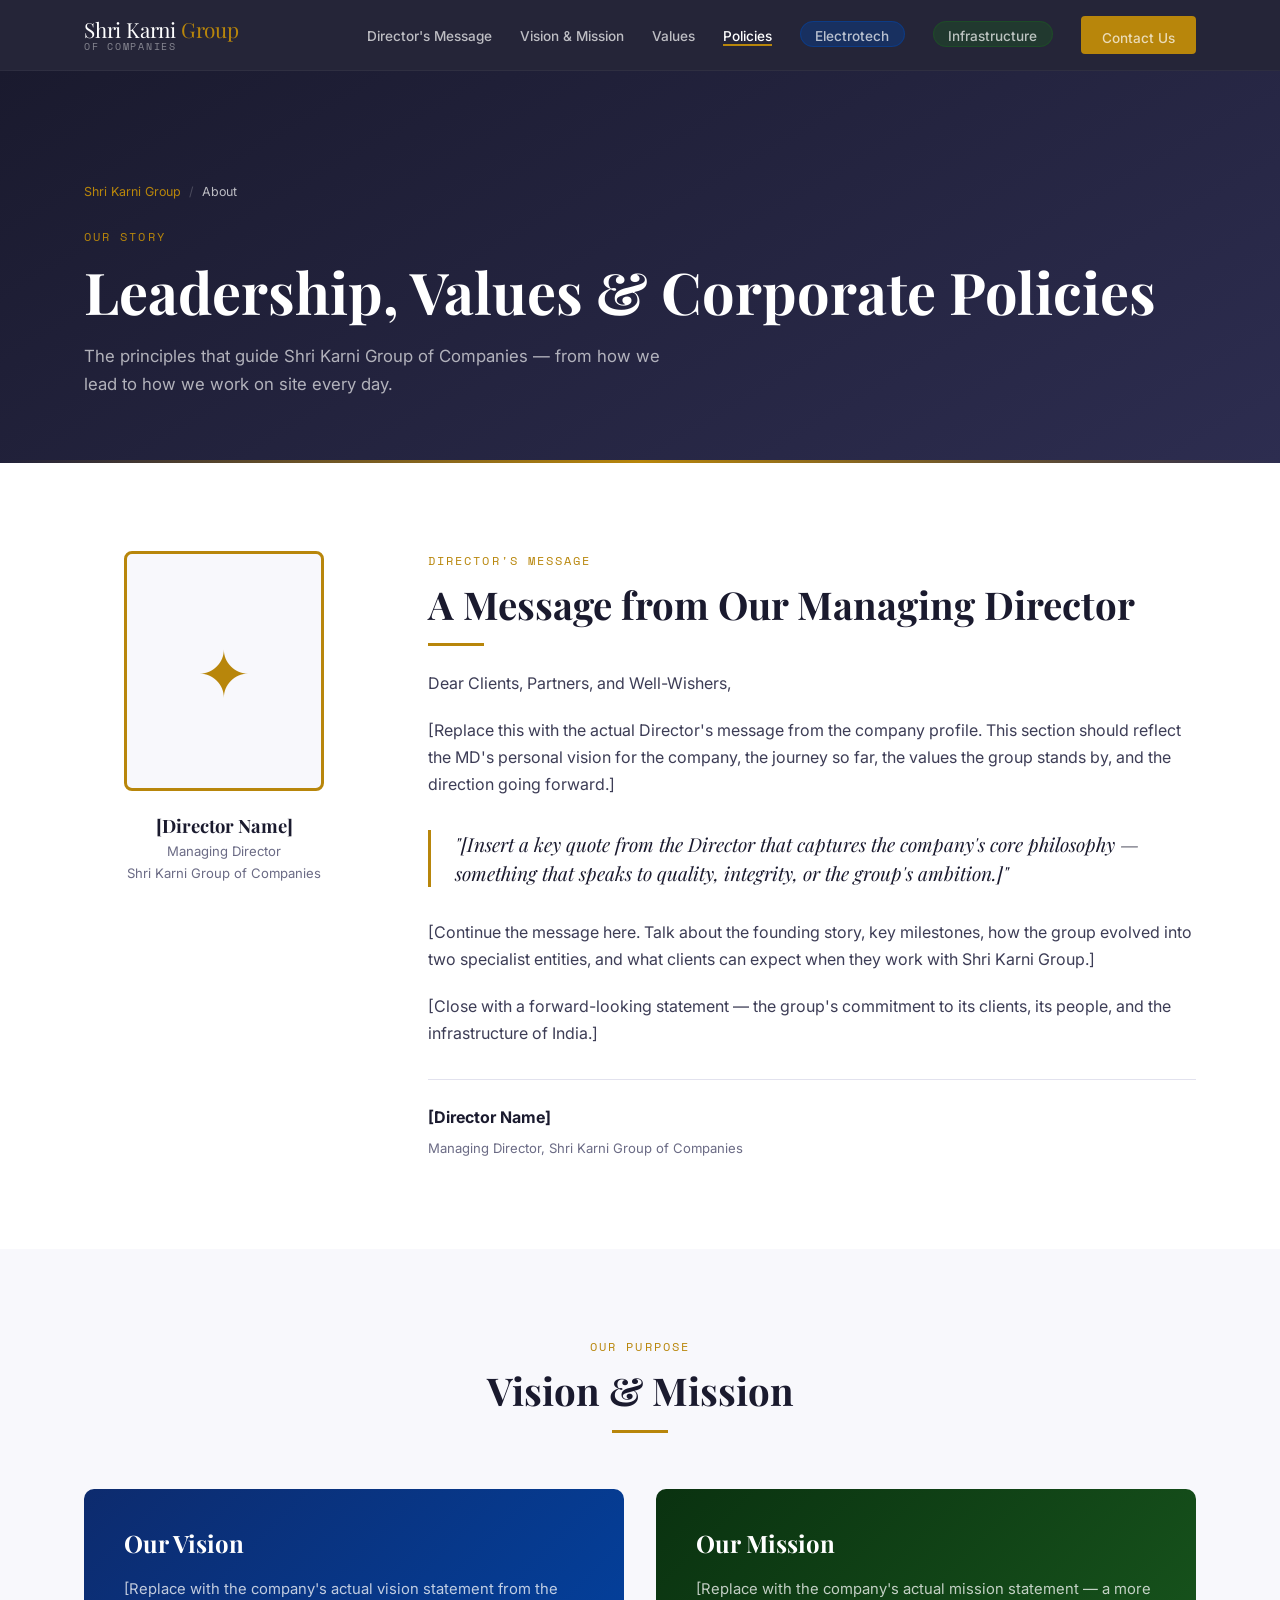
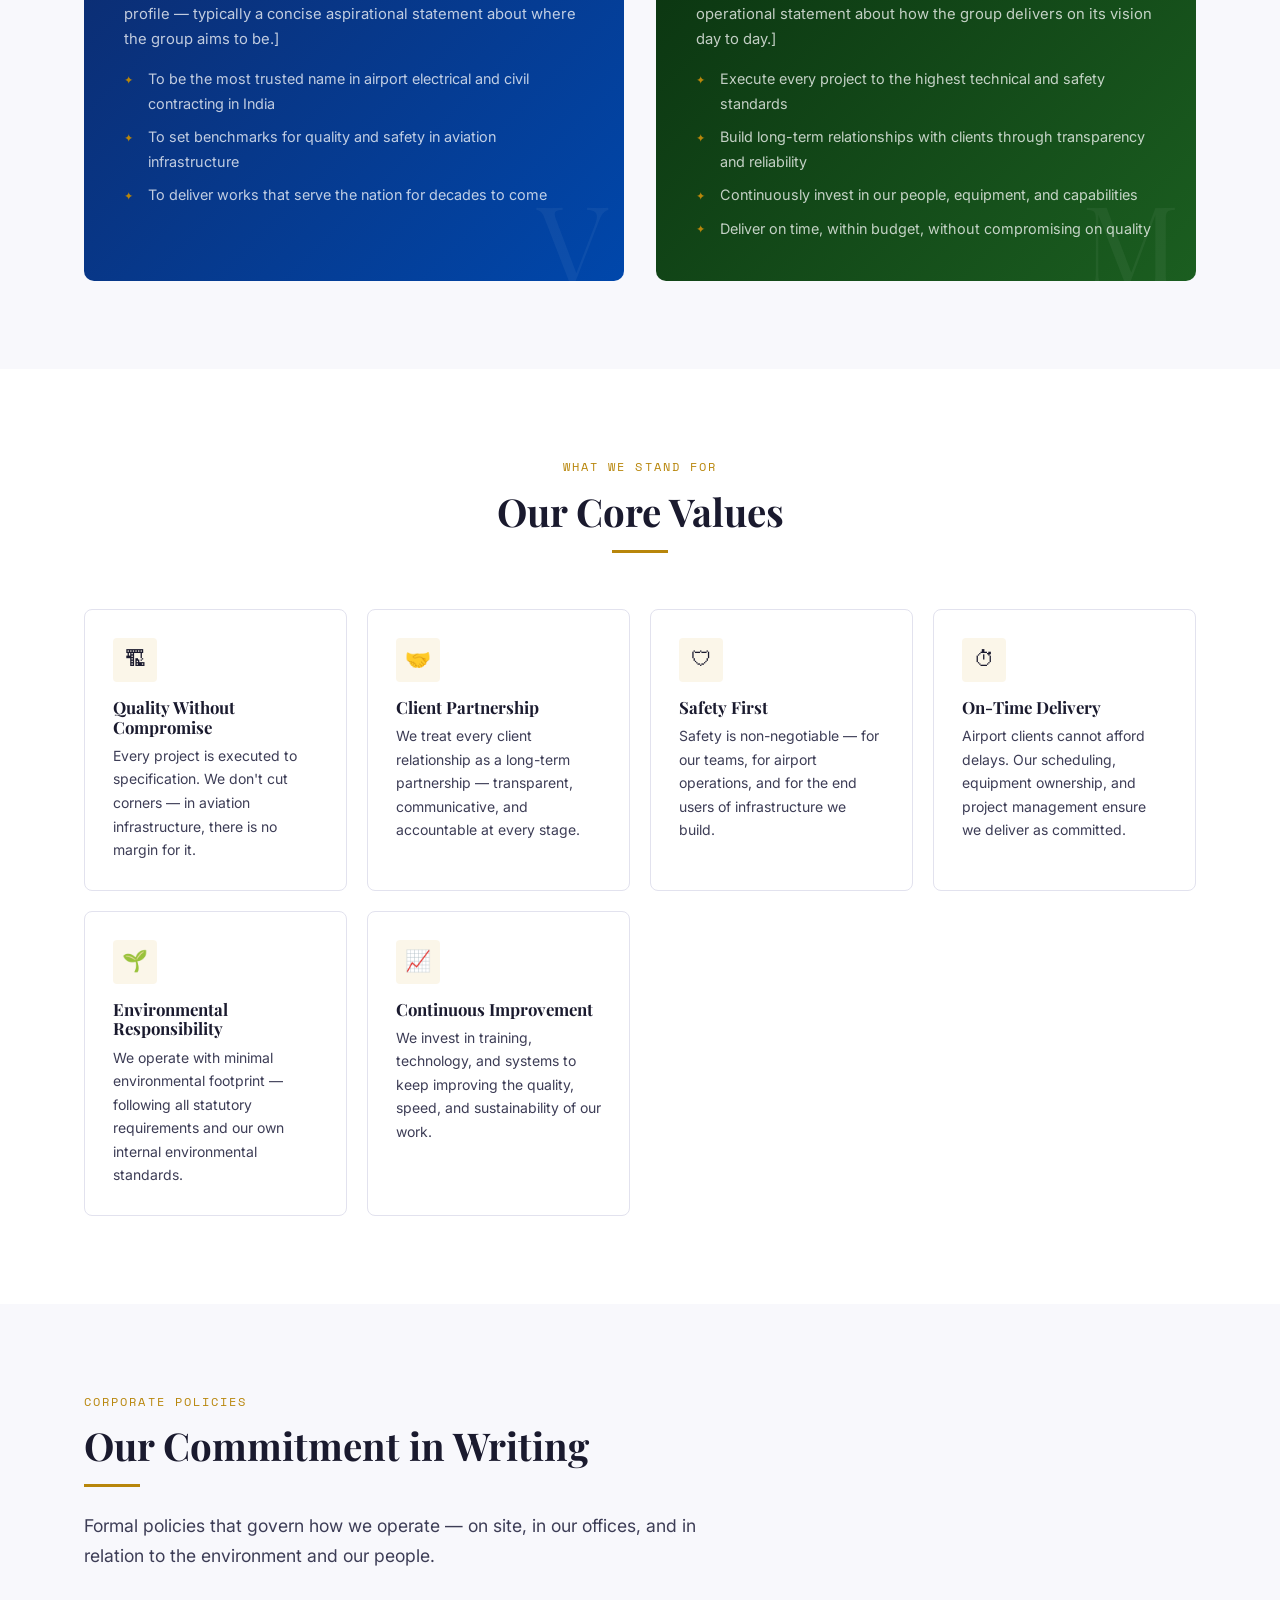
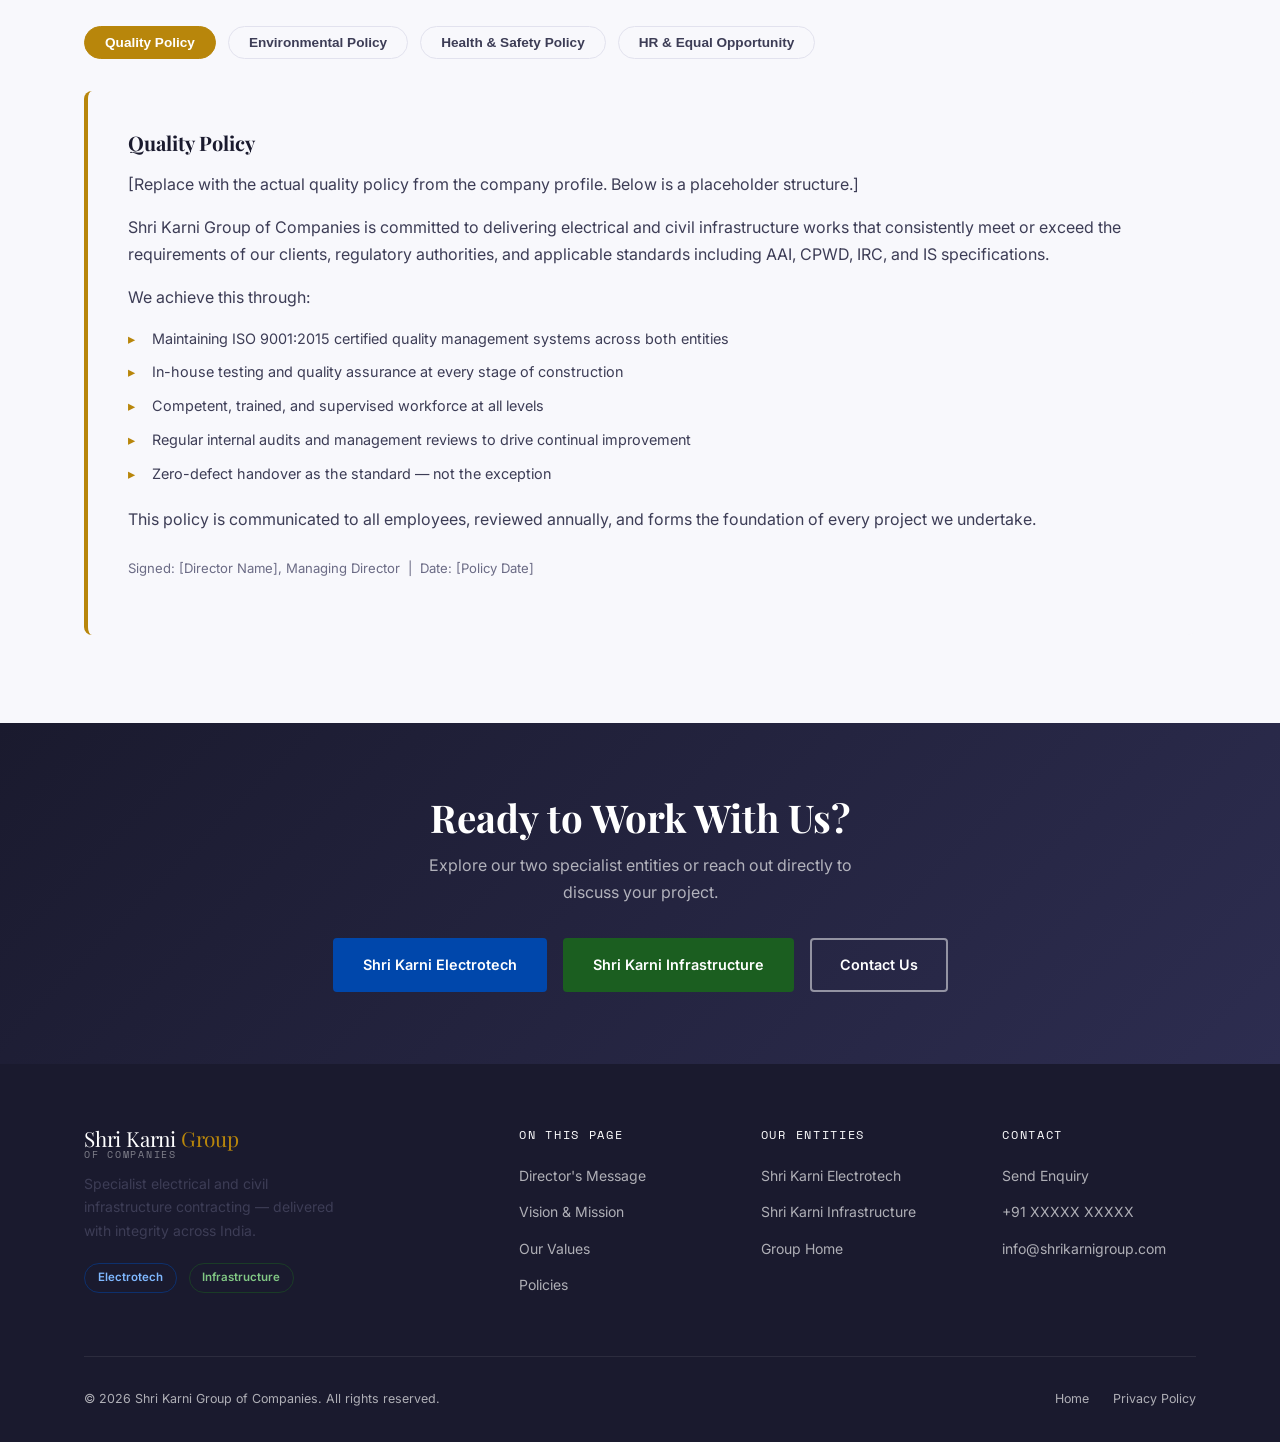
==== about/index.html @ e07f6999 "setup" ====
<!DOCTYPE html>
<html lang="en">
<head>
  <meta charset="UTF-8" />
  <meta name="viewport" content="width=device-width, initial-scale=1.0" />
  <title>About Shri Karni Group | Leadership, Vision, Mission & Policies</title>
  <meta name="description" content="Learn about the Shri Karni Group of Companies — Director's message, vision, mission, environmental policy, and health & safety policy." />
  <meta name="robots" content="index, follow" />
  <link rel="canonical" href="https://www.shrikarnigroup.com/about/" />

  <script type="application/ld+json">
  {
    "@context": "https://schema.org",
    "@type": "AboutPage",
    "name": "About Shri Karni Group of Companies",
    "url": "https://www.shrikarnigroup.com/about/",
    "description": "Director's message, vision, mission, and corporate policies of Shri Karni Group of Companies."
  }
  </script>

  <link rel="preconnect" href="https://fonts.googleapis.com" />
  <link rel="preconnect" href="https://fonts.gstatic.com" crossorigin />
  <link href="https://fonts.googleapis.com/css2?family=Playfair+Display:ital,wght@0,400;0,700;1,400&family=Inter:wght@300;400;500;600&family=Space+Mono:wght@400;700&display=swap" rel="stylesheet" />
  <link rel="stylesheet" href="../shared.css" />

  <style>
    /* Page hero — no full-bleed image, typographic focus */
    .page-hero {
      background: linear-gradient(150deg, var(--ink) 0%, #2D2D50 100%);
      padding: 7rem 0 4rem; margin-top: 70px;
      position: relative; overflow: hidden;
    }
    .page-hero::after {
      content: '';
      position: absolute; bottom: 0; left: 0; right: 0; height: 3px;
      background: linear-gradient(90deg, transparent, var(--gold), transparent);
    }
    .page-hero h1 { color: var(--white); margin-bottom: 1rem; }
    .page-hero p { color: rgba(255,255,255,.65); max-width: 54ch; font-size: 1.05rem; }

    /* Director section */
    .director-grid {
      display: grid; grid-template-columns: 280px 1fr; gap: 4rem; align-items: start;
    }
    .director-card {
      position: sticky; top: 90px;
      text-align: center;
    }
    .director-photo-wrap {
      width: 200px; height: 240px; margin: 0 auto 1.5rem;
      border-radius: 8px; overflow: hidden;
      border: 3px solid var(--gold);
      background: var(--surface);
      display: flex; align-items: center; justify-content: center;
      font-family: var(--font-head); font-size: 4rem; color: var(--gold);
    }
    .director-card h3 { font-size: 1.15rem; margin-bottom: .25rem; }
    .director-card p { font-size: .82rem; color: var(--ink-light); }
    .director-msg h2 { margin-bottom: 1rem; }
    .director-msg p { margin-bottom: 1.25rem; }
    .director-msg blockquote {
      border-left: 3px solid var(--gold); padding-left: 1.5rem;
      font-family: var(--font-head); font-size: 1.2rem;
      font-style: italic; color: var(--ink); margin: 2rem 0;
      line-height: 1.5;
    }
    .director-sign {
      margin-top: 2rem; padding-top: 1.5rem;
      border-top: 1px solid var(--border);
    }
    .director-sign strong { display: block; font-size: 1rem; margin-bottom: .2rem; }
    .director-sign span { font-size: .82rem; color: var(--ink-light); }

    /* Vision / Mission */
    .vm-grid { display: grid; grid-template-columns: 1fr 1fr; gap: 2rem; }
    .vm-card {
      border-radius: 10px; padding: 2.5rem;
      position: relative; overflow: hidden;
    }
    .vm-card.vision { background: linear-gradient(135deg, #0D2B6E 0%, #0047AB 100%); }
    .vm-card.mission { background: linear-gradient(135deg, #0A3210 0%, #1B5E20 100%); }
    .vm-card h3 { color: var(--white); font-size: 1.5rem; margin-bottom: 1.25rem; }
    .vm-card p { color: rgba(255,255,255,.75); font-size: .925rem; }
    .vm-card ul { margin-top: 1rem; display: flex; flex-direction: column; gap: .6rem; }
    .vm-card ul li {
      color: rgba(255,255,255,.75); font-size: .9rem;
      padding-left: 1.5rem; position: relative;
    }
    .vm-card ul li::before {
      content: '✦'; position: absolute; left: 0;
      color: var(--gold); font-size: .7rem; top: .2rem;
    }
    .vm-deco {
      position: absolute; bottom: -1rem; right: 1rem;
      font-family: var(--font-head); font-size: 7rem;
      color: rgba(255,255,255,.05); line-height: 1;
      pointer-events: none;
    }

    /* Values */
    .values-grid {
      display: grid; grid-template-columns: repeat(auto-fit, minmax(220px, 1fr)); gap: 1.25rem;
    }
    .value-card {
      padding: 1.75rem; border: 1px solid var(--border);
      border-radius: 8px; background: var(--white);
      transition: border-color .2s, transform .2s;
    }
    .value-card:hover { border-color: var(--gold); transform: translateY(-3px); }
    .value-icon {
      width: 44px; height: 44px; background: var(--gold-pale);
      border-radius: var(--radius); display: flex; align-items: center; justify-content: center;
      margin-bottom: 1rem;
      font-size: 1.3rem;
    }
    .value-card h4 { margin-bottom: .4rem; font-family: var(--font-head); font-size: 1.05rem; }
    .value-card p { font-size: .875rem; }

    /* Policy cards */
    .policy-tabs {
      display: flex; gap: .75rem; flex-wrap: wrap; margin-bottom: 2rem;
    }
    .policy-tab {
      padding: .5rem 1.25rem; border-radius: 999px;
      border: 1.5px solid var(--border); background: transparent;
      font-size: .85rem; font-weight: 600; cursor: pointer; color: var(--ink-mid);
      transition: all .2s;
    }
    .policy-tab.active { background: var(--gold); border-color: var(--gold); color: var(--white); }
    .policy-panel { display: none; }
    .policy-panel.active { display: block; }
    .policy-content {
      background: var(--surface); border-radius: 8px; padding: 2.5rem;
      border-left: 4px solid var(--gold);
    }
    .policy-content h3 { margin-bottom: 1rem; }
    .policy-content p { margin-bottom: 1rem; }
    .policy-content ul { display: flex; flex-direction: column; gap: .6rem; margin: 1rem 0 1.25rem; }
    .policy-content ul li {
      padding-left: 1.5rem; position: relative; font-size: .9rem; color: var(--ink-mid);
    }
    .policy-content ul li::before {
      content: '▸'; position: absolute; left: 0; color: var(--gold);
    }

    @media (max-width: 900px) {
      .director-grid { grid-template-columns: 1fr; }
      .director-card { position: static; }
      .vm-grid { grid-template-columns: 1fr; }
    }
  </style>
</head>
<body>
  <a href="#main" class="skip-link">Skip to main content</a>

  <!-- HEADER -->
  <header id="site-header" role="banner">
    <div class="container">
      <nav class="nav-inner" aria-label="Primary navigation">
        <a href="../index.html" class="logo-wrap" aria-label="Shri Karni Group home">
          <span class="logo-main">Shri Karni <span>Group</span></span>
          <span class="logo-sub">of Companies</span>
        </a>
        <ul class="nav-links" role="list">
          <li><a href="#directors-message">Director's Message</a></li>
          <li><a href="#vision-mission">Vision & Mission</a></li>
          <li><a href="#values">Values</a></li>
          <li><a href="#policies">Policies</a></li>
          <li><a href="../electrotech/index.html" class="nav-pill nav-pill-et">Electrotech</a></li>
          <li><a href="../infrastructure/index.html" class="nav-pill nav-pill-inf">Infrastructure</a></li>
          <li><a href="../contact/index.html" class="btn btn-primary btn-sm">Contact Us</a></li>
        </ul>
        <button class="hamburger" aria-label="Toggle menu" aria-expanded="false" aria-controls="mobile-menu">
          <span></span><span></span><span></span>
        </button>
      </nav>
    </div>
    <nav class="mobile-menu" id="mobile-menu" aria-hidden="true">
      <a href="#directors-message">Director's Message</a>
      <a href="#vision-mission">Vision & Mission</a>
      <a href="#values">Our Values</a>
      <a href="#policies">Policies</a>
      <div class="mob-divider">Our Entities</div>
      <a href="../electrotech/index.html">Shri Karni Electrotech →</a>
      <a href="../infrastructure/index.html">Shri Karni Infrastructure →</a>
      <a href="../contact/index.html">Contact Us</a>
    </nav>
  </header>

  <!-- PAGE HERO -->
  <div class="page-hero">
    <div class="container">
      <nav aria-label="Breadcrumb" style="margin-bottom:1.5rem;">
        <ol style="display:flex;gap:.5rem;font-size:.78rem;color:rgba(255,255,255,.4);list-style:none;">
          <li><a href="../index.html" style="color:var(--gold);">Shri Karni Group</a></li>
          <li style="opacity:.5;">/</li>
          <li style="color:rgba(255,255,255,.7);" aria-current="page">About</li>
        </ol>
      </nav>
      <span class="eyebrow">Our Story</span>
      <h1>Leadership, Values & Corporate Policies</h1>
      <p>The principles that guide Shri Karni Group of Companies — from how we lead to how we work on site every day.</p>
    </div>
  </div>

  <main id="main">

    <!-- DIRECTOR'S MESSAGE -->
    <section id="directors-message" class="section" aria-labelledby="director-heading">
      <div class="container">
        <div class="director-grid">
          <div class="director-card" data-reveal>
            <div class="director-photo-wrap" role="img" aria-label="Director photograph">✦</div>
            <h3>[Director Name]</h3>
            <p>Managing Director<br/>Shri Karni Group of Companies</p>
          </div>
          <div class="director-msg" data-reveal>
            <span class="eyebrow">Director's Message</span>
            <h2 id="director-heading">A Message from Our Managing Director</h2>
            <hr class="gold-rule" aria-hidden="true" />
            <p>Dear Clients, Partners, and Well-Wishers,</p>
            <p>[Replace this with the actual Director's message from the company profile. This section should reflect the MD's personal vision for the company, the journey so far, the values the group stands by, and the direction going forward.]</p>
            <blockquote>
              "[Insert a key quote from the Director that captures the company's core philosophy — something that speaks to quality, integrity, or the group's ambition.]"
            </blockquote>
            <p>[Continue the message here. Talk about the founding story, key milestones, how the group evolved into two specialist entities, and what clients can expect when they work with Shri Karni Group.]</p>
            <p>[Close with a forward-looking statement — the group's commitment to its clients, its people, and the infrastructure of India.]</p>
            <div class="director-sign">
              <strong>[Director Name]</strong>
              <span>Managing Director, Shri Karni Group of Companies</span>
            </div>
          </div>
        </div>
      </div>
    </section>

    <!-- VISION & MISSION -->
    <section id="vision-mission" class="section section--alt" aria-labelledby="vm-heading">
      <div class="container">
        <div class="section-head section-head--center" data-reveal>
          <span class="eyebrow">Our Purpose</span>
          <h2 id="vm-heading">Vision & Mission</h2>
          <hr class="gold-rule gold-rule--center" aria-hidden="true" />
        </div>
        <div class="vm-grid">
          <div class="vm-card vision" data-reveal>
            <h3>Our Vision</h3>
            <p>[Replace with the company's actual vision statement from the profile — typically a concise aspirational statement about where the group aims to be.]</p>
            <ul>
              <li>To be the most trusted name in airport electrical and civil contracting in India</li>
              <li>To set benchmarks for quality and safety in aviation infrastructure</li>
              <li>To deliver works that serve the nation for decades to come</li>
            </ul>
            <div class="vm-deco" aria-hidden="true">V</div>
          </div>
          <div class="vm-card mission" data-reveal>
            <h3>Our Mission</h3>
            <p>[Replace with the company's actual mission statement — a more operational statement about how the group delivers on its vision day to day.]</p>
            <ul>
              <li>Execute every project to the highest technical and safety standards</li>
              <li>Build long-term relationships with clients through transparency and reliability</li>
              <li>Continuously invest in our people, equipment, and capabilities</li>
              <li>Deliver on time, within budget, without compromising on quality</li>
            </ul>
            <div class="vm-deco" aria-hidden="true">M</div>
          </div>
        </div>
      </div>
    </section>

    <!-- VALUES -->
    <section id="values" class="section" aria-labelledby="values-heading">
      <div class="container">
        <div class="section-head section-head--center" data-reveal>
          <span class="eyebrow">What We Stand For</span>
          <h2 id="values-heading">Our Core Values</h2>
          <hr class="gold-rule gold-rule--center" aria-hidden="true" />
        </div>
        <div class="values-grid">
          <div class="value-card" data-reveal>
            <div class="value-icon" aria-hidden="true">🏗</div>
            <h4>Quality Without Compromise</h4>
            <p>Every project is executed to specification. We don't cut corners — in aviation infrastructure, there is no margin for it.</p>
          </div>
          <div class="value-card" data-reveal>
            <div class="value-icon" aria-hidden="true">🤝</div>
            <h4>Client Partnership</h4>
            <p>We treat every client relationship as a long-term partnership — transparent, communicative, and accountable at every stage.</p>
          </div>
          <div class="value-card" data-reveal>
            <div class="value-icon" aria-hidden="true">🛡</div>
            <h4>Safety First</h4>
            <p>Safety is non-negotiable — for our teams, for airport operations, and for the end users of infrastructure we build.</p>
          </div>
          <div class="value-card" data-reveal>
            <div class="value-icon" aria-hidden="true">⏱</div>
            <h4>On-Time Delivery</h4>
            <p>Airport clients cannot afford delays. Our scheduling, equipment ownership, and project management ensure we deliver as committed.</p>
          </div>
          <div class="value-card" data-reveal>
            <div class="value-icon" aria-hidden="true">🌱</div>
            <h4>Environmental Responsibility</h4>
            <p>We operate with minimal environmental footprint — following all statutory requirements and our own internal environmental standards.</p>
          </div>
          <div class="value-card" data-reveal>
            <div class="value-icon" aria-hidden="true">📈</div>
            <h4>Continuous Improvement</h4>
            <p>We invest in training, technology, and systems to keep improving the quality, speed, and sustainability of our work.</p>
          </div>
        </div>
      </div>
    </section>

    <!-- POLICIES -->
    <section id="policies" class="section section--alt" aria-labelledby="policies-heading">
      <div class="container">
        <div class="section-head" data-reveal>
          <span class="eyebrow">Corporate Policies</span>
          <h2 id="policies-heading">Our Commitment in Writing</h2>
          <hr class="gold-rule" aria-hidden="true" />
          <p class="lead">Formal policies that govern how we operate — on site, in our offices, and in relation to the environment and our people.</p>
        </div>

        <div data-reveal>
          <div class="policy-tabs" role="tablist" aria-label="Policy tabs">
            <button class="policy-tab active" role="tab" aria-selected="true"  aria-controls="policy-quality"    data-policy="quality">Quality Policy</button>
            <button class="policy-tab"        role="tab" aria-selected="false" aria-controls="policy-env"        data-policy="env">Environmental Policy</button>
            <button class="policy-tab"        role="tab" aria-selected="false" aria-controls="policy-health"     data-policy="health">Health & Safety Policy</button>
            <button class="policy-tab"        role="tab" aria-selected="false" aria-controls="policy-hr"         data-policy="hr">HR & Equal Opportunity</button>
          </div>

          <!-- Quality -->
          <div class="policy-panel active" id="policy-quality" role="tabpanel">
            <div class="policy-content">
              <h3>Quality Policy</h3>
              <p>[Replace with the actual quality policy from the company profile. Below is a placeholder structure.]</p>
              <p>Shri Karni Group of Companies is committed to delivering electrical and civil infrastructure works that consistently meet or exceed the requirements of our clients, regulatory authorities, and applicable standards including AAI, CPWD, IRC, and IS specifications.</p>
              <p>We achieve this through:</p>
              <ul>
                <li>Maintaining ISO 9001:2015 certified quality management systems across both entities</li>
                <li>In-house testing and quality assurance at every stage of construction</li>
                <li>Competent, trained, and supervised workforce at all levels</li>
                <li>Regular internal audits and management reviews to drive continual improvement</li>
                <li>Zero-defect handover as the standard — not the exception</li>
              </ul>
              <p>This policy is communicated to all employees, reviewed annually, and forms the foundation of every project we undertake.</p>
              <p style="margin-top:1.5rem;font-size:.82rem;color:var(--ink-light);">Signed: [Director Name], Managing Director &nbsp;|&nbsp; Date: [Policy Date]</p>
            </div>
          </div>

          <!-- Environmental -->
          <div class="policy-panel" id="policy-env" role="tabpanel">
            <div class="policy-content">
              <h3>Environmental Policy</h3>
              <p>[Replace with the actual environmental policy from the company profile. Below is a placeholder structure.]</p>
              <p>Shri Karni Group of Companies recognises its responsibility to the environment and is committed to conducting all operations in a manner that minimises adverse environmental impact, complies with all applicable environmental legislation, and continuously improves our environmental performance.</p>
              <p>Our commitments include:</p>
              <ul>
                <li>Minimising waste generation and ensuring responsible disposal of construction debris</li>
                <li>Controlling dust, noise, and vibration at construction sites to protect surrounding communities</li>
                <li>Preventing pollution of soil, water, and air through proper management of fuel, oils, and chemicals</li>
                <li>Using resources — water, energy, and materials — efficiently and responsibly</li>
                <li>Complying fully with all environmental clearances, NOCs, and statutory requirements applicable to our projects</li>
                <li>Training all site staff on environmental responsibilities and reporting procedures</li>
              </ul>
              <p>This policy is implemented through our Environmental Management System and reviewed at least annually by senior management.</p>
              <p style="margin-top:1.5rem;font-size:.82rem;color:var(--ink-light);">Signed: [Director Name], Managing Director &nbsp;|&nbsp; Date: [Policy Date]</p>
            </div>
          </div>

          <!-- Health & Safety -->
          <div class="policy-panel" id="policy-health" role="tabpanel">
            <div class="policy-content">
              <h3>Health & Safety Policy</h3>
              <p>[Replace with the actual health and safety policy from the company profile. Below is a placeholder structure.]</p>
              <p>The health, safety, and welfare of our employees, subcontractors, clients, and the public is of paramount importance to Shri Karni Group. We are committed to achieving the highest standards of occupational health and safety across all our operations.</p>
              <p>Our commitments include:</p>
              <ul>
                <li>Providing a safe working environment, safe plant and equipment, and safe systems of work</li>
                <li>Conducting risk assessments and method statements for every site activity, especially airside works</li>
                <li>Ensuring all personnel are appropriately trained, qualified, and equipped with personal protective equipment</li>
                <li>Complying with all DGCA airside safety requirements, OHSAS 18001 standards, and applicable Indian labour laws</li>
                <li>Promptly investigating all incidents, near-misses, and unsafe conditions, and implementing corrective actions</li>
                <li>Maintaining a culture where every employee is empowered and expected to stop unsafe work</li>
                <li>Conducting regular safety inspections, toolbox talks, and emergency drills</li>
              </ul>
              <p>This policy is reviewed annually and its implementation is the personal responsibility of every manager and supervisor in the organisation.</p>
              <p style="margin-top:1.5rem;font-size:.82rem;color:var(--ink-light);">Signed: [Director Name], Managing Director &nbsp;|&nbsp; Date: [Policy Date]</p>
            </div>
          </div>

          <!-- HR -->
          <div class="policy-panel" id="policy-hr" role="tabpanel">
            <div class="policy-content">
              <h3>HR & Equal Opportunity Policy</h3>
              <p>[Replace with the actual HR policy from the company profile. Below is a placeholder structure.]</p>
              <p>Shri Karni Group of Companies is an equal opportunity employer. We are committed to creating a workplace that is fair, inclusive, and respectful — where every individual is valued for their skills, contribution, and character.</p>
              <ul>
                <li>Recruitment, promotion, and reward are based on merit and competence — without discrimination on grounds of gender, religion, caste, or background</li>
                <li>All employees receive appropriate training and development opportunities to grow in their careers</li>
                <li>We comply fully with all applicable Indian labour laws including the Factories Act, Contract Labour Act, and Minimum Wages Act</li>
                <li>A safe and harassment-free workplace is maintained, with a clear grievance redressal mechanism</li>
                <li>Employee welfare — including health insurance, safety equipment, and fair wages — is a standing commitment</li>
              </ul>
              <p style="margin-top:1.5rem;font-size:.82rem;color:var(--ink-light);">Signed: [Director Name], Managing Director &nbsp;|&nbsp; Date: [Policy Date]</p>
            </div>
          </div>
        </div>
      </div>
    </section>

    <!-- CTA -->
    <div style="background:linear-gradient(135deg,#1A1A2E 0%,#2D2D50 100%); padding:4.5rem 0; text-align:center;">
      <div class="container">
        <h2 style="color:var(--white); margin-bottom:.75rem;">Ready to Work With Us?</h2>
        <p style="color:rgba(255,255,255,.65); max-width:46ch; margin:0 auto 2rem;">Explore our two specialist entities or reach out directly to discuss your project.</p>
        <div style="display:flex; gap:1rem; justify-content:center; flex-wrap:wrap;">
          <a href="../electrotech/index.html" class="btn btn-primary" style="--accent:var(--et-primary);background:var(--et-primary);border-color:var(--et-primary);">Shri Karni Electrotech</a>
          <a href="../infrastructure/index.html" class="btn btn-primary" style="--accent:var(--inf-primary);background:var(--inf-primary);border-color:var(--inf-primary);">Shri Karni Infrastructure</a>
          <a href="../contact/index.html" class="btn btn-ghost">Contact Us</a>
        </div>
      </div>
    </div>

  </main>

  <!-- FOOTER -->
  <footer role="contentinfo">
    <div class="container">
      <div class="footer-grid">
        <div class="footer-brand">
          <div class="logo-wrap">
            <span class="logo-main" style="color:var(--white)">Shri Karni <span style="color:var(--gold)">Group</span></span>
            <span class="logo-sub">of Companies</span>
          </div>
          <p>Specialist electrical and civil infrastructure contracting — delivered with integrity across India.</p>
          <div class="footer-entities">
            <a href="../electrotech/index.html" class="footer-entity-badge et">Electrotech</a>
            <a href="../infrastructure/index.html" class="footer-entity-badge inf">Infrastructure</a>
          </div>
        </div>
        <div class="footer-col">
          <h4>On This Page</h4>
          <ul>
            <li><a href="#directors-message">Director's Message</a></li>
            <li><a href="#vision-mission">Vision & Mission</a></li>
            <li><a href="#values">Our Values</a></li>
            <li><a href="#policies">Policies</a></li>
          </ul>
        </div>
        <div class="footer-col">
          <h4>Our Entities</h4>
          <ul>
            <li><a href="../electrotech/index.html">Shri Karni Electrotech</a></li>
            <li><a href="../infrastructure/index.html">Shri Karni Infrastructure</a></li>
            <li><a href="../index.html">Group Home</a></li>
          </ul>
        </div>
        <div class="footer-col">
          <h4>Contact</h4>
          <ul>
            <li><a href="../contact/index.html">Send Enquiry</a></li>
            <li><a href="tel:+91XXXXXXXXXX">+91 XXXXX XXXXX</a></li>
            <li><a href="mailto:info@shrikarnigroup.com">info@shrikarnigroup.com</a></li>
          </ul>
        </div>
      </div>
      <div class="footer-bottom">
        <span>© <span id="footer-year"></span> Shri Karni Group of Companies. All rights reserved.</span>
        <div style="display:flex;gap:1.5rem;"><a href="../index.html">Home</a><a href="#">Privacy Policy</a></div>
      </div>
    </div>
  </footer>

  <script src="../shared.js"></script>
  <script>
    /* Policy tabs */
    document.querySelectorAll('.policy-tab').forEach(tab => {
      tab.addEventListener('click', () => {
        document.querySelectorAll('.policy-tab').forEach(t => { t.classList.remove('active'); t.setAttribute('aria-selected', false); });
        document.querySelectorAll('.policy-panel').forEach(p => p.classList.remove('active'));
        tab.classList.add('active');
        tab.setAttribute('aria-selected', true);
        const key = tab.dataset.policy;
        document.getElementById('policy-' + key).classList.add('active');
      });
    });
  </script>
</body>
</html>
---- shared.css ----
/* ═══════════════════════════════════════════════
   SHRI KARNI GROUP — SHARED DESIGN SYSTEM
   ═══════════════════════════════════════════════ */

/* ── TOKENS ── */
:root {
  /* Group brand */
  --gold:          #B8860B;
  --gold-light:    #D4A017;
  --gold-pale:     #FBF6E9;
  --ink:           #1A1A2E;
  --ink-mid:       #3D3D56;
  --ink-light:     #6B6B85;
  --white:         #FFFFFF;
  --surface:       #F8F8FC;
  --border:        #E2E2EE;

  /* Electrotech accent (electric blue) */
  --et-primary:    #0047AB;
  --et-mid:        #1A6ADB;
  --et-pale:       #EBF1FB;

  /* Infrastructure accent (earthy green) */
  --inf-primary:   #1B5E20;
  --inf-mid:       #2E7D32;
  --inf-pale:      #EBF5EB;

  /* Active entity (overridden per page) */
  --accent:        var(--gold);
  --accent-mid:    var(--gold-light);
  --accent-pale:   var(--gold-pale);

  --radius:        4px;
  --max:           1160px;
  --font-head:     'Playfair Display', Georgia, serif;
  --font-body:     'Inter', system-ui, sans-serif;
  --font-mono:     'Space Mono', monospace;
  --ease:          cubic-bezier(.22,.68,0,1.2);
  --shadow-sm:     0 2px 8px rgba(0,0,0,.07);
  --shadow-md:     0 8px 28px rgba(0,0,0,.10);
}

/* ── RESET ── */
*, *::before, *::after { box-sizing: border-box; margin: 0; padding: 0; }
html { scroll-behavior: smooth; }
body {
  font-family: var(--font-body);
  color: var(--ink);
  background: var(--white);
  line-height: 1.68;
  -webkit-font-smoothing: antialiased;
}
img { display: block; max-width: 100%; }
a { color: inherit; text-decoration: none; }
ul { list-style: none; }

/* ── SKIP LINK ── */
.skip-link {
  position: absolute; top: -100px; left: 1rem;
  background: var(--accent); color: var(--white);
  padding: .5rem 1rem; border-radius: var(--radius);
  font-size: .875rem; z-index: 9999;
  transition: top .2s;
}
.skip-link:focus { top: 1rem; }

/* ── LAYOUT ── */
.container { max-width: var(--max); margin: 0 auto; padding: 0 1.5rem; }
.section { padding: 5.5rem 0; }
.section--alt { background: var(--surface); }
.section--dark { background: var(--ink); color: var(--white); }

/* ── TYPOGRAPHY ── */
.eyebrow {
  font-family: var(--font-mono);
  font-size: .72rem;
  letter-spacing: .18em;
  text-transform: uppercase;
  color: var(--accent);
  display: block;
  margin-bottom: .75rem;
}
h1, h2, h3, h4 { font-family: var(--font-head); line-height: 1.18; }
h1 { font-size: clamp(2.2rem, 4.5vw, 3.6rem); }
h2 { font-size: clamp(1.7rem, 3vw, 2.6rem); }
h3 { font-size: 1.25rem; }
h4 { font-size: 1rem; font-family: var(--font-body); font-weight: 700; }
.lead { font-size: 1.1rem; color: var(--ink-mid); max-width: 58ch; }
p { color: var(--ink-mid); }

/* ── DIVIDER ── */
.gold-rule {
  width: 56px; height: 3px;
  background: var(--accent);
  margin: 1rem 0 1.5rem;
  border: none;
}
.gold-rule--center { margin-left: auto; margin-right: auto; }

/* ── BUTTONS ── */
.btn {
  display: inline-flex; align-items: center; gap: .5rem;
  padding: .8rem 1.75rem; border-radius: var(--radius);
  font-family: var(--font-body); font-size: .9rem; font-weight: 600;
  cursor: pointer; border: 2px solid transparent;
  transition: all .22s var(--ease); white-space: nowrap;
}
.btn-primary { background: var(--accent); color: var(--white); border-color: var(--accent); }
.btn-primary:hover { background: var(--accent-mid); border-color: var(--accent-mid); filter: brightness(1.05); }
.btn-ghost { background: transparent; color: var(--white); border-color: rgba(255,255,255,.5); }
.btn-ghost:hover { background: rgba(255,255,255,.1); border-color: var(--white); }
.btn-outline { background: transparent; color: var(--accent); border-color: var(--accent); }
.btn-outline:hover { background: var(--accent); color: var(--white); }
.btn-sm { padding: .55rem 1.2rem; font-size: .82rem; }

/* ════════════════════════════════════
   HEADER / NAV
════════════════════════════════════ */
#site-header {
  position: fixed; top: 0; left: 0; right: 0; z-index: 900;
  background: rgba(26,26,46,.95);
  backdrop-filter: blur(14px);
  border-bottom: 1px solid rgba(255,255,255,.07);
  transition: box-shadow .3s;
}
#site-header.scrolled { box-shadow: 0 4px 24px rgba(0,0,0,.3); }

.nav-inner {
  display: flex; align-items: center; justify-content: space-between;
  height: 70px;
}
.logo-wrap { display: flex; flex-direction: column; line-height: 1; }
.logo-main {
  font-family: var(--font-head);
  font-size: 1.3rem; color: var(--white);
  letter-spacing: -.01em;
}
.logo-main span { color: var(--gold); }
.logo-sub {
  font-family: var(--font-mono);
  font-size: .6rem; letter-spacing: .18em;
  text-transform: uppercase; color: rgba(255,255,255,.45);
  margin-top: 2px;
}

.nav-links {
  display: flex; align-items: center; gap: 1.75rem;
}
.nav-links a {
  font-size: .85rem; font-weight: 500;
  color: rgba(255,255,255,.7);
  transition: color .2s; position: relative; padding-bottom: 2px;
}
.nav-links a::after {
  content: ''; position: absolute; bottom: 0; left: 0; right: 100%;
  height: 2px; background: var(--gold); transition: right .25s var(--ease);
}
.nav-links a:hover, .nav-links a.active { color: var(--white); }
.nav-links a:hover::after, .nav-links a.active::after { right: 0; }

/* Entity pills in nav */
.nav-pill {
  padding: .35rem .9rem; border-radius: 999px;
  font-size: .78rem; font-weight: 600;
  transition: all .2s;
}
.nav-pill-et { background: rgba(0,71,171,.35); color: #7FB8FF; border: 1px solid rgba(0,71,171,.5); }
.nav-pill-et:hover { background: var(--et-primary); color: var(--white); }
.nav-pill-inf { background: rgba(27,94,32,.35); color: #81C784; border: 1px solid rgba(27,94,32,.5); }
.nav-pill-inf:hover { background: var(--inf-primary); color: var(--white); }

/* Hamburger */
.hamburger {
  display: none; flex-direction: column; gap: 5px;
  background: none; border: none; cursor: pointer; padding: 6px;
}
.hamburger span {
  display: block; width: 24px; height: 2px;
  background: var(--white); border-radius: 2px; transition: all .3s;
}
.hamburger.open span:nth-child(1) { transform: translateY(7px) rotate(45deg); }
.hamburger.open span:nth-child(2) { opacity: 0; }
.hamburger.open span:nth-child(3) { transform: translateY(-7px) rotate(-45deg); }

.mobile-menu {
  display: none; flex-direction: column;
  background: var(--ink);
  border-top: 1px solid rgba(255,255,255,.07);
}
.mobile-menu.open { display: flex; }
.mobile-menu a {
  padding: .9rem 1.5rem; color: rgba(255,255,255,.8);
  font-weight: 500; font-size: .9rem;
  border-bottom: 1px solid rgba(255,255,255,.05);
  transition: background .2s;
}
.mobile-menu a:hover { background: rgba(255,255,255,.05); color: var(--white); }
.mobile-menu .mob-divider {
  padding: .5rem 1.5rem;
  font-family: var(--font-mono); font-size: .65rem;
  letter-spacing: .15em; text-transform: uppercase;
  color: rgba(255,255,255,.3);
  background: rgba(255,255,255,.03);
}

/* ════════════════════════════════════
   BREADCRUMB
════════════════════════════════════ */
.breadcrumb {
  padding: .6rem 0;
  background: var(--surface);
  border-bottom: 1px solid var(--border);
  margin-top: 70px;
}
.breadcrumb ol {
  display: flex; align-items: center; gap: .5rem;
  font-size: .78rem; color: var(--ink-light);
  list-style: none;
}
.breadcrumb ol li + li::before { content: '/'; margin-right: .5rem; opacity: .5; }
.breadcrumb a { color: var(--accent); }
.breadcrumb a:hover { text-decoration: underline; }

/* ════════════════════════════════════
   SECTION HEADERS
════════════════════════════════════ */
.section-head { margin-bottom: 3.5rem; }
.section-head--center { text-align: center; }
.section-head--center .gold-rule { margin-left: auto; margin-right: auto; }
.section-head--center .lead { margin: 0 auto; }
.section-head h2 { margin-bottom: .5rem; }

/* ════════════════════════════════════
   STAT BAR
════════════════════════════════════ */
.stat-bar {
  display: flex; flex-wrap: wrap; gap: 0;
  border: 1px solid var(--border); border-radius: 8px;
  overflow: hidden;
}
.stat-bar-item {
  flex: 1; min-width: 140px;
  padding: 1.75rem 1.5rem;
  border-right: 1px solid var(--border);
  text-align: center;
}
.stat-bar-item:last-child { border-right: none; }
.stat-num {
  font-family: var(--font-head); font-size: 2.2rem;
  color: var(--accent); line-height: 1; display: block;
}
.stat-label { font-size: .78rem; color: var(--ink-light); margin-top: .3rem; display: block; }

/* ════════════════════════════════════
   CLIENTS STRIP
════════════════════════════════════ */
.clients-strip { overflow: hidden; }
.clients-track {
  display: flex; gap: 2.5rem; align-items: center;
  animation: clients-scroll 30s linear infinite;
  width: max-content;
}
.clients-track:hover { animation-play-state: paused; }
.client-logo-item {
  display: flex; align-items: center; justify-content: center;
  min-width: 140px; height: 60px;
  background: var(--white); border: 1px solid var(--border);
  border-radius: var(--radius); padding: .75rem 1.25rem;
  font-family: var(--font-mono); font-size: .7rem; font-weight: 700;
  color: var(--ink-mid); letter-spacing: .05em; text-align: center;
  white-space: nowrap; flex-shrink: 0;
  transition: border-color .2s, color .2s;
}
.client-logo-item:hover { border-color: var(--accent); color: var(--accent); }
@keyframes clients-scroll {
  0% { transform: translateX(0); }
  100% { transform: translateX(-50%); }
}

/* Clients grid (full list page) */
.clients-grid {
  display: grid;
  grid-template-columns: repeat(auto-fill, minmax(180px, 1fr));
  gap: 1rem;
}
.client-grid-item {
  padding: 1.25rem; text-align: center;
  border: 1px solid var(--border); border-radius: var(--radius);
  font-size: .82rem; font-weight: 600; color: var(--ink-mid);
  font-family: var(--font-mono);
  transition: border-color .2s, color .2s, background .2s;
}
.client-grid-item:hover { border-color: var(--accent); color: var(--accent); background: var(--accent-pale); }

/* ════════════════════════════════════
   CARDS
════════════════════════════════════ */
.card {
  background: var(--white); border: 1px solid var(--border);
  border-radius: 8px; overflow: hidden;
  transition: transform .25s var(--ease), box-shadow .25s;
}
.card:hover { transform: translateY(-4px); box-shadow: var(--shadow-md); }

.service-icon {
  width: 48px; height: 48px;
  background: var(--accent-pale); border-radius: var(--radius);
  display: flex; align-items: center; justify-content: center;
  margin-bottom: 1.1rem;
}
.service-icon svg { width: 22px; height: 22px; stroke: var(--accent); fill: none; stroke-width: 1.8; }

/* ════════════════════════════════════
   CONTACT FORM
════════════════════════════════════ */
.form-group { margin-bottom: 1.25rem; }
.form-row { display: grid; grid-template-columns: 1fr 1fr; gap: 1rem; }
label { display: block; font-size: .85rem; font-weight: 600; margin-bottom: .4rem; }
input, select, textarea {
  width: 100%; padding: .75rem 1rem;
  border: 1.5px solid var(--border); border-radius: var(--radius);
  font-family: var(--font-body); font-size: .9rem; color: var(--ink);
  background: var(--white); transition: border-color .2s, box-shadow .2s;
}
input:focus, select:focus, textarea:focus {
  outline: none; border-color: var(--accent);
  box-shadow: 0 0 0 3px color-mix(in srgb, var(--accent) 15%, transparent);
}
textarea { resize: vertical; min-height: 130px; }
.form-note { font-size: .78rem; color: var(--ink-light); margin-top: .25rem; }
.form-success {
  display: none; background: #ECFDF5; border: 1px solid #6EE7B7;
  border-radius: var(--radius); padding: 1rem 1.25rem;
  color: #065F46; font-size: .9rem; margin-top: 1rem;
}

/* ════════════════════════════════════
   FOOTER
════════════════════════════════════ */
footer {
  background: var(--ink); color: rgba(255,255,255,.65);
  padding: 4rem 0 2rem;
}
.footer-grid {
  display: grid;
  grid-template-columns: 2fr 1fr 1fr 1fr;
  gap: 3rem; margin-bottom: 3rem;
}
.footer-brand p { font-size: .875rem; margin-top: .75rem; max-width: 28ch; }
.footer-entities { display: flex; gap: .75rem; margin-top: 1.25rem; flex-wrap: wrap; }
.footer-entity-badge {
  padding: .3rem .8rem; border-radius: 999px;
  font-size: .72rem; font-weight: 600; border: 1px solid;
}
.footer-entity-badge.et { color: #7FB8FF; border-color: rgba(0,71,171,.5); }
.footer-entity-badge.inf { color: #81C784; border-color: rgba(27,94,32,.5); }
.footer-col h4 {
  color: var(--white); font-size: .75rem;
  text-transform: uppercase; letter-spacing: .14em;
  font-family: var(--font-mono); margin-bottom: 1.25rem;
  font-weight: 400;
}
.footer-col ul li { margin-bottom: .6rem; }
.footer-col ul li a { font-size: .875rem; transition: color .2s; }
.footer-col ul li a:hover { color: var(--white); }
.social-links { display: flex; gap: .75rem; margin-top: 1.25rem; }
.social-link {
  width: 36px; height: 36px; border-radius: 50%;
  border: 1.5px solid rgba(255,255,255,.2);
  display: flex; align-items: center; justify-content: center;
  transition: border-color .2s, background .2s;
}
.social-link:hover { border-color: var(--gold); background: rgba(184,134,11,.2); }
.social-link svg { width: 14px; height: 14px; fill: currentColor; }
.footer-bottom {
  border-top: 1px solid rgba(255,255,255,.08);
  padding-top: 2rem;
  display: flex; justify-content: space-between; align-items: center;
  flex-wrap: wrap; gap: 1rem; font-size: .78rem;
}
.footer-bottom a:hover { color: var(--white); }

/* ════════════════════════════════════
   SCROLL REVEAL
════════════════════════════════════ */
[data-reveal] {
  opacity: 0; transform: translateY(24px);
  transition: opacity .6s ease, transform .6s ease;
}
[data-reveal].revealed { opacity: 1; transform: none; }

@media (prefers-reduced-motion: reduce) {
  [data-reveal] { opacity: 1; transform: none; transition: none; }
  .clients-track { animation: none; }
  * { transition: none !important; animation: none !important; }
}

/* ════════════════════════════════════
   RESPONSIVE
════════════════════════════════════ */
@media (max-width: 900px) {
  .footer-grid { grid-template-columns: 1fr 1fr; }
}
@media (max-width: 640px) {
  .nav-links { display: none; }
  .hamburger { display: flex; }
  .footer-grid { grid-template-columns: 1fr; }
  .form-row { grid-template-columns: 1fr; }
  .section { padding: 3.5rem 0; }
  .stat-bar { flex-direction: column; }
  .stat-bar-item { border-right: none; border-bottom: 1px solid var(--border); }
  .stat-bar-item:last-child { border-bottom: none; }
}
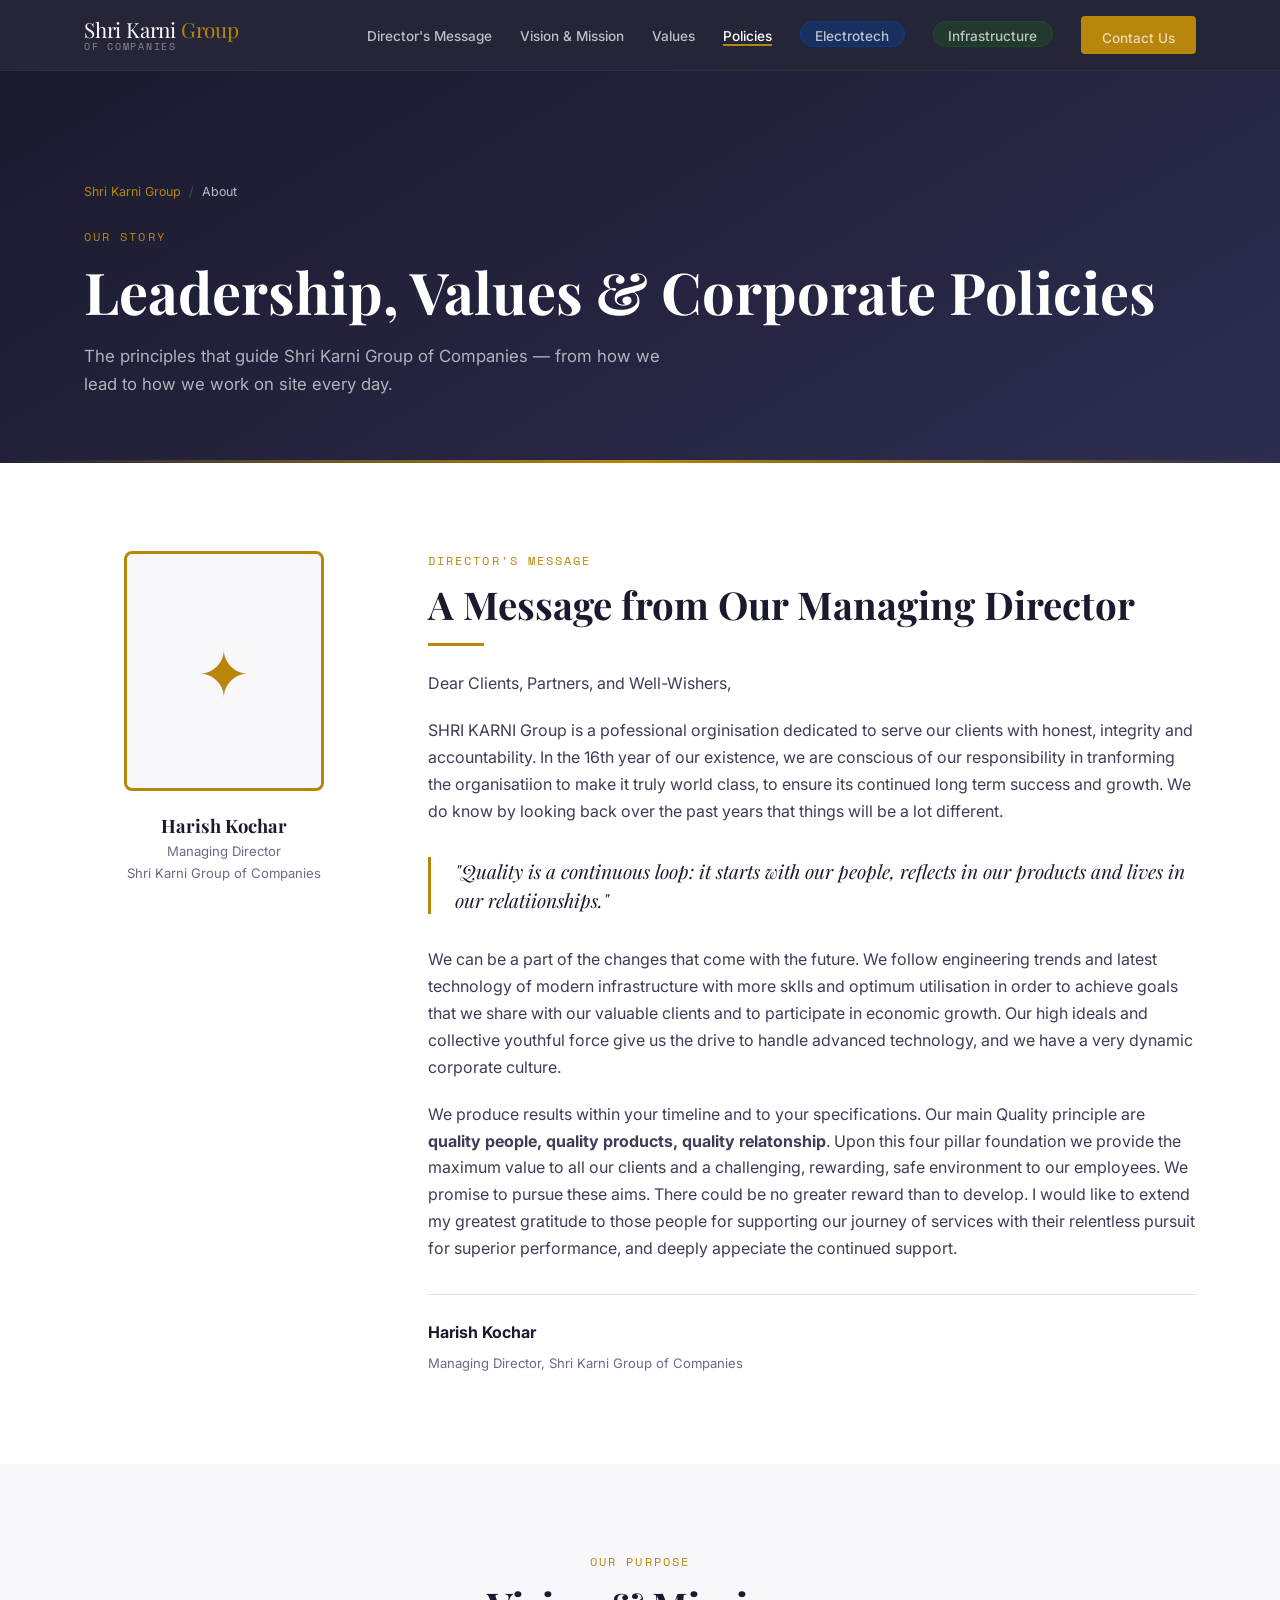
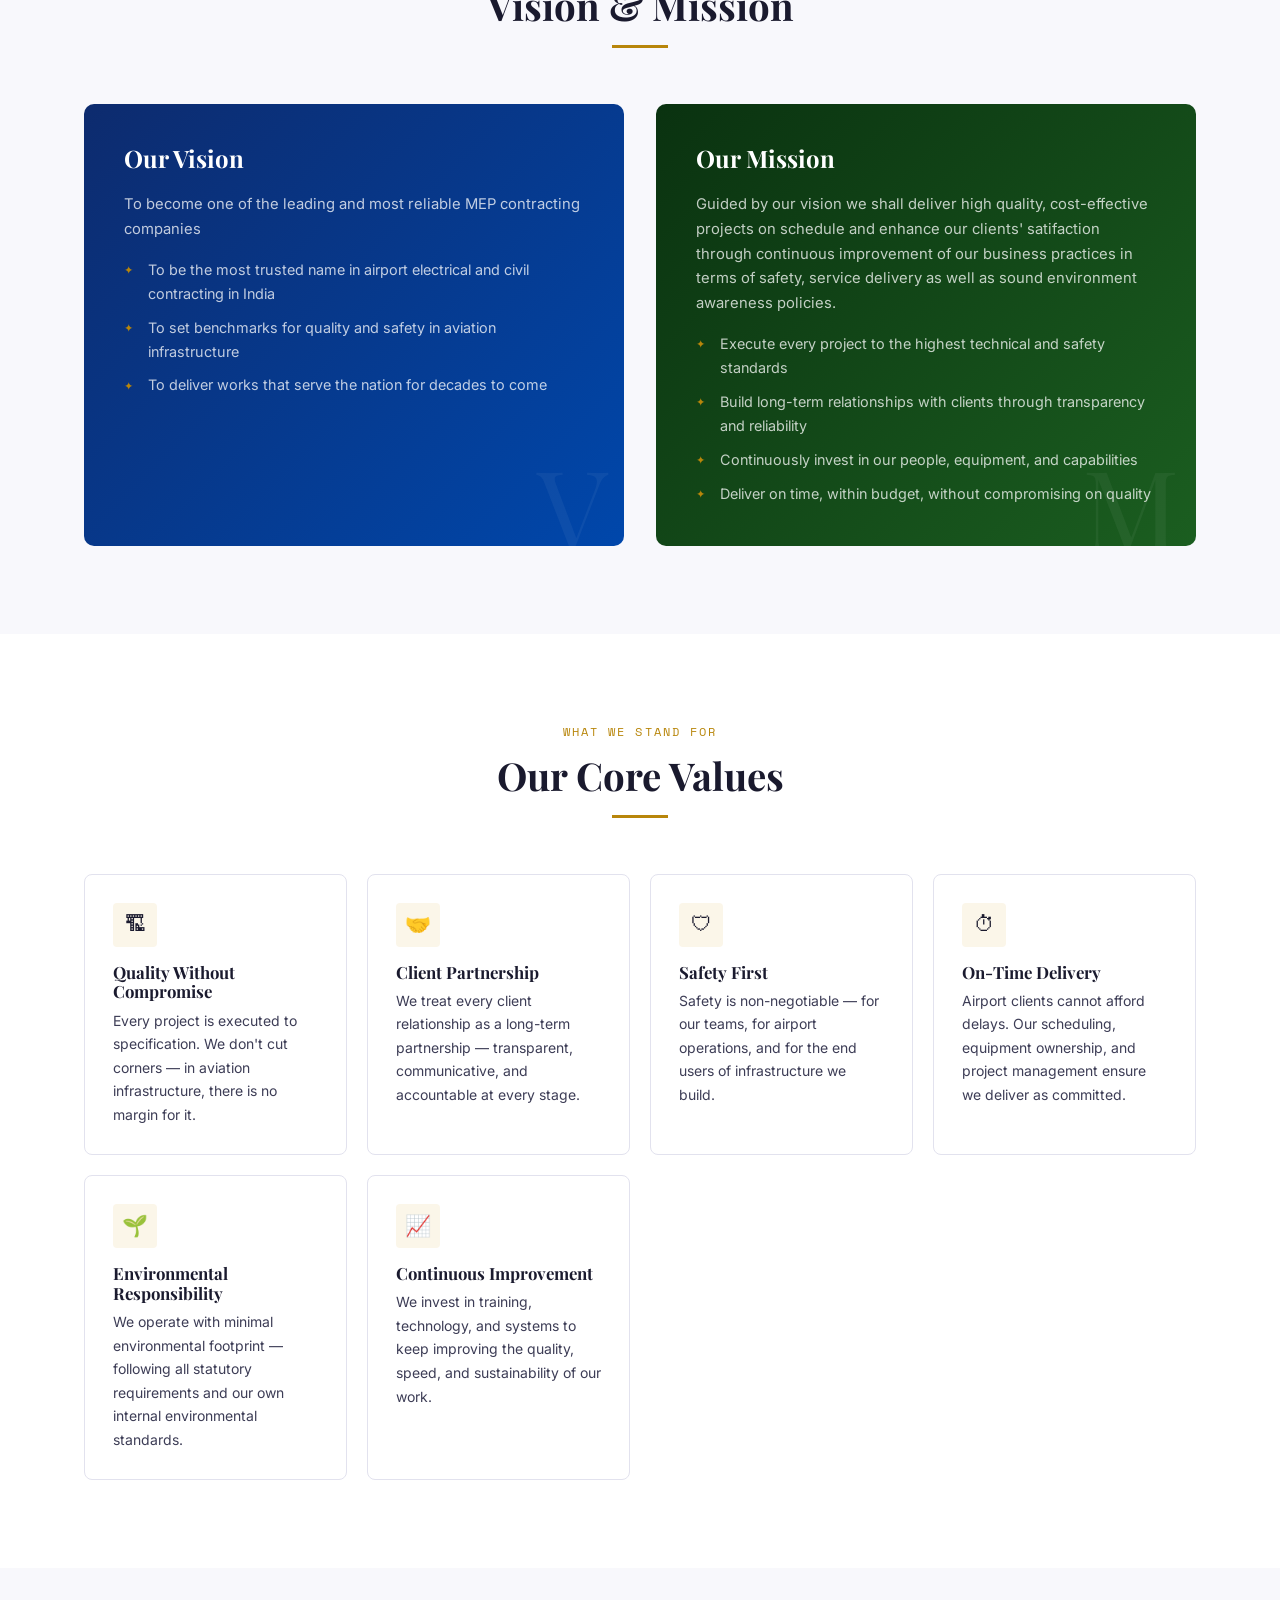
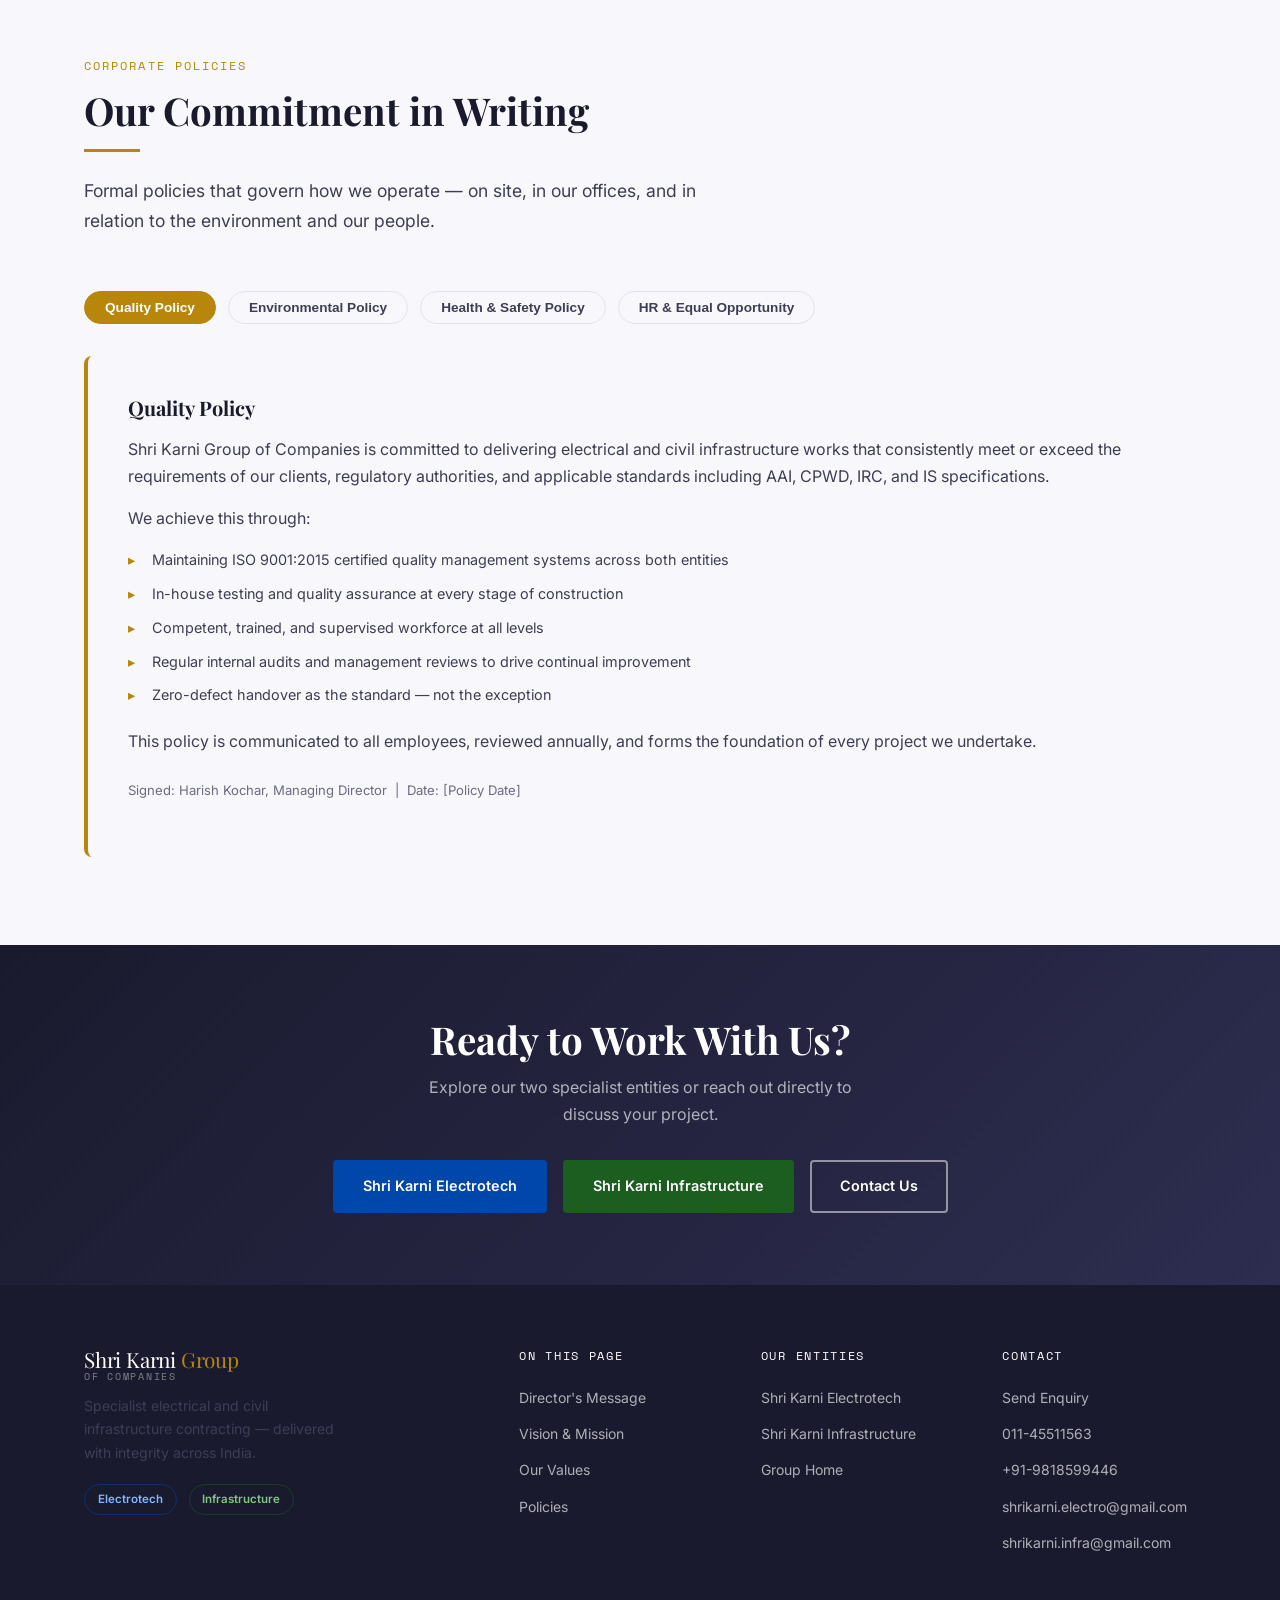
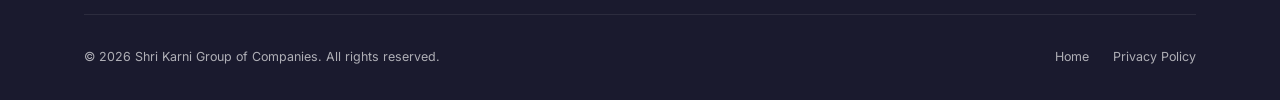
==== commit 967e666d: "Update content" ====
--- a/about/index.html
+++ b/about/index.html
@@ -211,7 +211,7 @@
         <div class="director-grid">
           <div class="director-card" data-reveal>
             <div class="director-photo-wrap" role="img" aria-label="Director photograph">✦</div>
-            <h3>[Director Name]</h3>
+            <h3>Harish Kochar</h3>
             <p>Managing Director<br/>Shri Karni Group of Companies</p>
           </div>
           <div class="director-msg" data-reveal>
@@ -219,14 +219,30 @@
             <h2 id="director-heading">A Message from Our Managing Director</h2>
             <hr class="gold-rule" aria-hidden="true" />
             <p>Dear Clients, Partners, and Well-Wishers,</p>
-            <p>[Replace this with the actual Director's message from the company profile. This section should reflect the MD's personal vision for the company, the journey so far, the values the group stands by, and the direction going forward.]</p>
+            <p>SHRI KARNI Group is a pofessional orginisation dedicated to serve our clients with honest,
+               integrity and accountability. In the 16th year of our existence, we are conscious of our responsibility
+              in tranforming the organisatiion to make it truly world class, to ensure its continued long term success
+            and growth. We do know by looking back over the past years that things will be a lot different. </p>
             <blockquote>
-              "[Insert a key quote from the Director that captures the company's core philosophy — something that speaks to quality, integrity, or the group's ambition.]"
+              "Quality is a continuous loop: it starts with our people, reflects in our products and lives in our relatiionships."
             </blockquote>
-            <p>[Continue the message here. Talk about the founding story, key milestones, how the group evolved into two specialist entities, and what clients can expect when they work with Shri Karni Group.]</p>
-            <p>[Close with a forward-looking statement — the group's commitment to its clients, its people, and the infrastructure of India.]</p>
+            <p>
+              We can be a part of the changes that come with the future. We follow engineering trends and latest 
+              technology of modern infrastructure with more sklls and optimum utilisation in order to achieve goals
+              that we share with our valuable clients and to participate in economic growth. Our high 
+              ideals and collective youthful force give us the drive to handle advanced technology, and we have a very dynamic corporate 
+              culture.
+            </p>
+            <p>
+              We produce results within your timeline and to your specifications. Our main Quality
+              principle are <b>quality people, quality products, quality relatonship</b>. Upon this four pillar 
+              foundation we provide the maximum value to all our clients and a challenging, rewarding,
+              safe environment to our employees. We promise to pursue these aims. There could be no greater
+              reward than to develop. I would like to extend my greatest gratitude to those people for supporting our journey of services
+              with their relentless pursuit for superior performance, and  deeply appeciate the continued support.
+            </p>
             <div class="director-sign">
-              <strong>[Director Name]</strong>
+              <strong>Harish Kochar</strong>
               <span>Managing Director, Shri Karni Group of Companies</span>
             </div>
           </div>
@@ -245,7 +261,7 @@
         <div class="vm-grid">
           <div class="vm-card vision" data-reveal>
             <h3>Our Vision</h3>
-            <p>[Replace with the company's actual vision statement from the profile — typically a concise aspirational statement about where the group aims to be.]</p>
+            <p>To become one of the leading and most reliable MEP contracting companies</p>
             <ul>
               <li>To be the most trusted name in airport electrical and civil contracting in India</li>
               <li>To set benchmarks for quality and safety in aviation infrastructure</li>
@@ -255,7 +271,10 @@
           </div>
           <div class="vm-card mission" data-reveal>
             <h3>Our Mission</h3>
-            <p>[Replace with the company's actual mission statement — a more operational statement about how the group delivers on its vision day to day.]</p>
+            <p>Guided by our vision we shall deliver high quality, cost-effective projects on schedule and enhance our clients'
+              satifaction through continuous improvement of our business practices in terms of safety, service delivery as well
+              as sound environment awareness policies.
+            </p>
             <ul>
               <li>Execute every project to the highest technical and safety standards</li>
               <li>Build long-term relationships with clients through transparency and reliability</li>
@@ -333,7 +352,6 @@
           <div class="policy-panel active" id="policy-quality" role="tabpanel">
             <div class="policy-content">
               <h3>Quality Policy</h3>
-              <p>[Replace with the actual quality policy from the company profile. Below is a placeholder structure.]</p>
               <p>Shri Karni Group of Companies is committed to delivering electrical and civil infrastructure works that consistently meet or exceed the requirements of our clients, regulatory authorities, and applicable standards including AAI, CPWD, IRC, and IS specifications.</p>
               <p>We achieve this through:</p>
               <ul>
@@ -344,7 +362,7 @@
                 <li>Zero-defect handover as the standard — not the exception</li>
               </ul>
               <p>This policy is communicated to all employees, reviewed annually, and forms the foundation of every project we undertake.</p>
-              <p style="margin-top:1.5rem;font-size:.82rem;color:var(--ink-light);">Signed: [Director Name], Managing Director &nbsp;|&nbsp; Date: [Policy Date]</p>
+              <p style="margin-top:1.5rem;font-size:.82rem;color:var(--ink-light);">Signed: Harish Kochar, Managing Director &nbsp;|&nbsp; Date: [Policy Date]</p>
             </div>
           </div>
 
@@ -352,7 +370,6 @@
           <div class="policy-panel" id="policy-env" role="tabpanel">
             <div class="policy-content">
               <h3>Environmental Policy</h3>
-              <p>[Replace with the actual environmental policy from the company profile. Below is a placeholder structure.]</p>
               <p>Shri Karni Group of Companies recognises its responsibility to the environment and is committed to conducting all operations in a manner that minimises adverse environmental impact, complies with all applicable environmental legislation, and continuously improves our environmental performance.</p>
               <p>Our commitments include:</p>
               <ul>
@@ -364,7 +381,7 @@
                 <li>Training all site staff on environmental responsibilities and reporting procedures</li>
               </ul>
               <p>This policy is implemented through our Environmental Management System and reviewed at least annually by senior management.</p>
-              <p style="margin-top:1.5rem;font-size:.82rem;color:var(--ink-light);">Signed: [Director Name], Managing Director &nbsp;|&nbsp; Date: [Policy Date]</p>
+              <p style="margin-top:1.5rem;font-size:.82rem;color:var(--ink-light);">Signed: Harish Kochar, Managing Director &nbsp;|&nbsp; Date: [Policy Date]</p>
             </div>
           </div>
 
@@ -372,7 +389,6 @@
           <div class="policy-panel" id="policy-health" role="tabpanel">
             <div class="policy-content">
               <h3>Health & Safety Policy</h3>
-              <p>[Replace with the actual health and safety policy from the company profile. Below is a placeholder structure.]</p>
               <p>The health, safety, and welfare of our employees, subcontractors, clients, and the public is of paramount importance to Shri Karni Group. We are committed to achieving the highest standards of occupational health and safety across all our operations.</p>
               <p>Our commitments include:</p>
               <ul>
@@ -385,7 +401,7 @@
                 <li>Conducting regular safety inspections, toolbox talks, and emergency drills</li>
               </ul>
               <p>This policy is reviewed annually and its implementation is the personal responsibility of every manager and supervisor in the organisation.</p>
-              <p style="margin-top:1.5rem;font-size:.82rem;color:var(--ink-light);">Signed: [Director Name], Managing Director &nbsp;|&nbsp; Date: [Policy Date]</p>
+              <p style="margin-top:1.5rem;font-size:.82rem;color:var(--ink-light);">Signed: Harish Kochar, Managing Director &nbsp;|&nbsp; Date: [Policy Date]</p>
             </div>
           </div>
 
@@ -393,7 +409,6 @@
           <div class="policy-panel" id="policy-hr" role="tabpanel">
             <div class="policy-content">
               <h3>HR & Equal Opportunity Policy</h3>
-              <p>[Replace with the actual HR policy from the company profile. Below is a placeholder structure.]</p>
               <p>Shri Karni Group of Companies is an equal opportunity employer. We are committed to creating a workplace that is fair, inclusive, and respectful — where every individual is valued for their skills, contribution, and character.</p>
               <ul>
                 <li>Recruitment, promotion, and reward are based on merit and competence — without discrimination on grounds of gender, religion, caste, or background</li>
@@ -402,7 +417,7 @@
                 <li>A safe and harassment-free workplace is maintained, with a clear grievance redressal mechanism</li>
                 <li>Employee welfare — including health insurance, safety equipment, and fair wages — is a standing commitment</li>
               </ul>
-              <p style="margin-top:1.5rem;font-size:.82rem;color:var(--ink-light);">Signed: [Director Name], Managing Director &nbsp;|&nbsp; Date: [Policy Date]</p>
+              <p style="margin-top:1.5rem;font-size:.82rem;color:var(--ink-light);">Signed: Harish Kochar, Managing Director &nbsp;|&nbsp; Date: [Policy Date]</p>
             </div>
           </div>
         </div>
@@ -460,8 +475,10 @@
           <h4>Contact</h4>
           <ul>
             <li><a href="../contact/index.html">Send Enquiry</a></li>
-            <li><a href="tel:+91XXXXXXXXXX">+91 XXXXX XXXXX</a></li>
-            <li><a href="mailto:info@shrikarnigroup.com">info@shrikarnigroup.com</a></li>
+            <li><a href="tel:01145511563">011-45511563</a></li>
+            <li><a href="tel:+919818599446">+91-9818599446</a></li>
+            <li><a href="mailto:shrikarni.electro@gmail.com">shrikarni.electro@gmail.com</a></li>
+            <li><a href="mailto:shrikarni.infra@gmail.com">shrikarni.infra@gmail.com</a></li>
           </ul>
         </div>
       </div>
